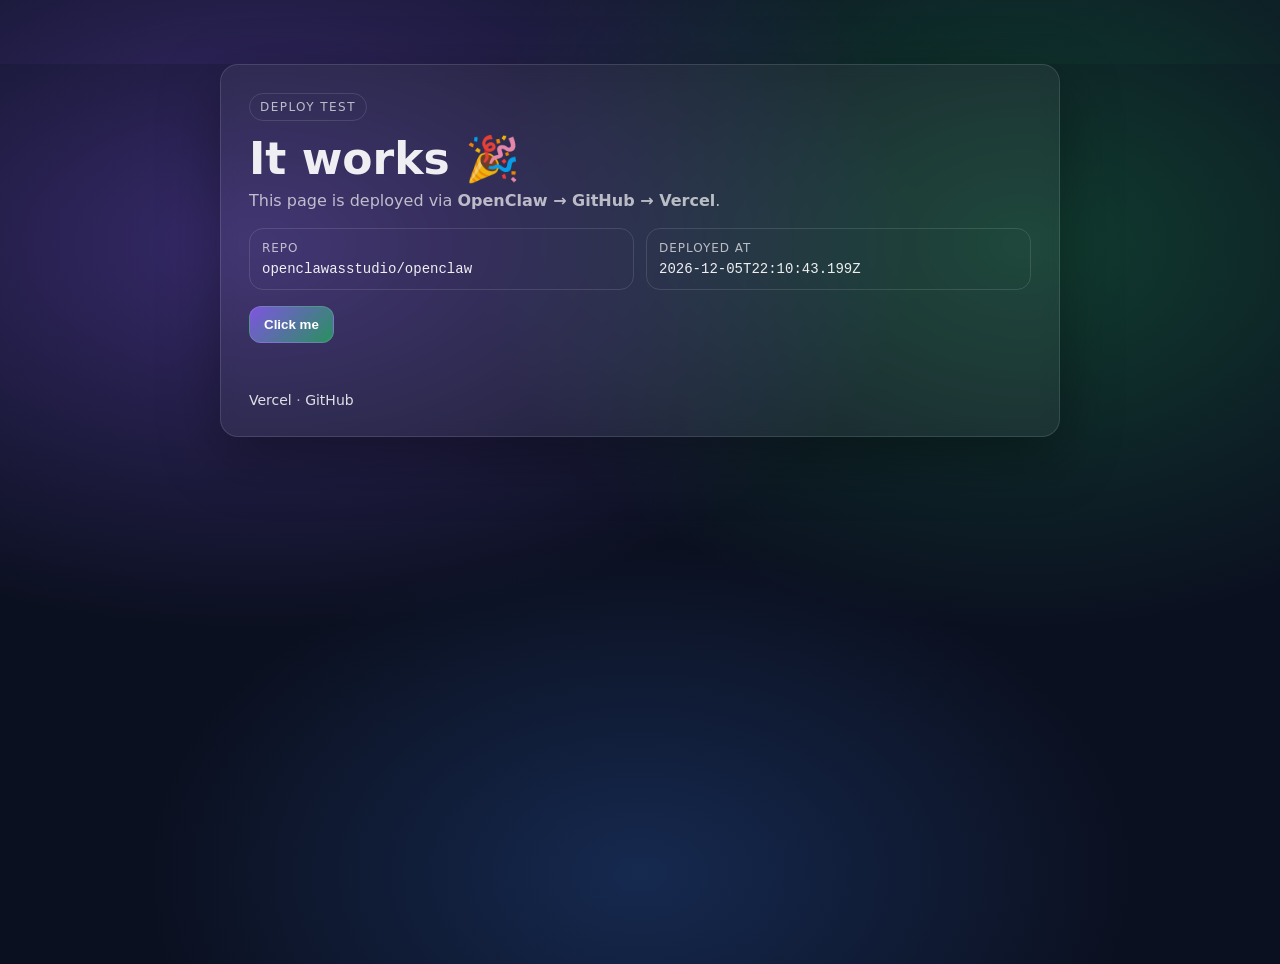
==== index.html @ 1e2048d1 "Add sample static site for Vercel" ====
<!doctype html>
<html lang="en">
  <head>
    <meta charset="UTF-8" />
    <meta name="viewport" content="width=device-width, initial-scale=1.0" />
    <title>Hotteok x Vercel Test</title>
    <meta name="description" content="Sample static page deployed from OpenClaw → GitHub → Vercel." />
    <link rel="stylesheet" href="/styles.css" />
  </head>
  <body>
    <main class="card">
      <div class="badge">DEPLOY TEST</div>
      <h1>It works 🎉</h1>
      <p>
        This page is deployed via <strong>OpenClaw → GitHub → Vercel</strong>.
      </p>

      <div class="grid">
        <div class="box">
          <div class="label">Repo</div>
          <div class="value" id="repo">(loading)</div>
        </div>
        <div class="box">
          <div class="label">Deployed at</div>
          <div class="value" id="ts">(loading)</div>
        </div>
      </div>

      <button id="btn">Click me</button>
      <p class="hint" id="msg"></p>

      <footer>
        <a href="https://vercel.com" target="_blank" rel="noreferrer">Vercel</a>
        ·
        <a href="https://github.com/openclawasstudio/openclaw" target="_blank" rel="noreferrer">GitHub</a>
      </footer>
    </main>

    <script src="/script.js"></script>
  </body>
</html>
---- styles.css ----
:root {
  --bg: #0b1020;
  --card: rgba(255, 255, 255, 0.06);
  --text: rgba(255, 255, 255, 0.92);
  --muted: rgba(255, 255, 255, 0.68);
  --line: rgba(255, 255, 255, 0.12);
  --accent: #8b5cf6;
  --accent2: #22c55e;
}

* { box-sizing: border-box; }

html, body {
  height: 100%;
  margin: 0;
  font-family: ui-sans-serif, system-ui, -apple-system, Segoe UI, Roboto, Helvetica, Arial, "Apple Color Emoji", "Segoe UI Emoji";
  color: var(--text);
  background:
    radial-gradient(1200px 700px at 20% 20%, rgba(139, 92, 246, 0.35), transparent 55%),
    radial-gradient(1000px 700px at 80% 20%, rgba(34, 197, 94, 0.25), transparent 55%),
    radial-gradient(900px 600px at 50% 90%, rgba(59, 130, 246, 0.22), transparent 55%),
    var(--bg);
}

main.card {
  width: min(840px, calc(100% - 32px));
  margin: 64px auto;
  padding: 28px;
  border: 1px solid var(--line);
  border-radius: 18px;
  background: var(--card);
  backdrop-filter: blur(8px);
  box-shadow: 0 18px 60px rgba(0,0,0,0.35);
}

.badge {
  display: inline-flex;
  gap: 8px;
  align-items: center;
  padding: 6px 10px;
  border-radius: 999px;
  border: 1px solid var(--line);
  color: var(--muted);
  font-size: 12px;
  letter-spacing: 0.12em;
}

h1 {
  margin: 14px 0 8px;
  font-size: 44px;
  line-height: 1.08;
}

p {
  margin: 0 0 14px;
  color: var(--muted);
  font-size: 16px;
}

.grid {
  display: grid;
  grid-template-columns: repeat(2, minmax(0, 1fr));
  gap: 12px;
  margin: 18px 0 16px;
}

.box {
  border: 1px solid var(--line);
  border-radius: 14px;
  padding: 12px;
}

.label {
  color: var(--muted);
  font-size: 12px;
  margin-bottom: 6px;
  letter-spacing: 0.08em;
  text-transform: uppercase;
}

.value {
  font-family: ui-monospace, SFMono-Regular, Menlo, Monaco, Consolas, "Liberation Mono", "Courier New", monospace;
  font-size: 14px;
  word-break: break-word;
}

button {
  appearance: none;
  border: 1px solid var(--line);
  background: linear-gradient(135deg, rgba(139,92,246,0.85), rgba(34,197,94,0.65));
  color: white;
  padding: 10px 14px;
  border-radius: 12px;
  cursor: pointer;
  font-weight: 700;
}

button:hover { filter: brightness(1.06); }

.hint { margin-top: 12px; color: var(--muted); min-height: 1.2em; }

footer {
  margin-top: 18px;
  color: var(--muted);
  font-size: 14px;
}

footer a { color: rgba(255,255,255,0.85); text-decoration: none; }
footer a:hover { text-decoration: underline; }

@media (max-width: 640px) {
  h1 { font-size: 36px; }
  .grid { grid-template-columns: 1fr; }
}
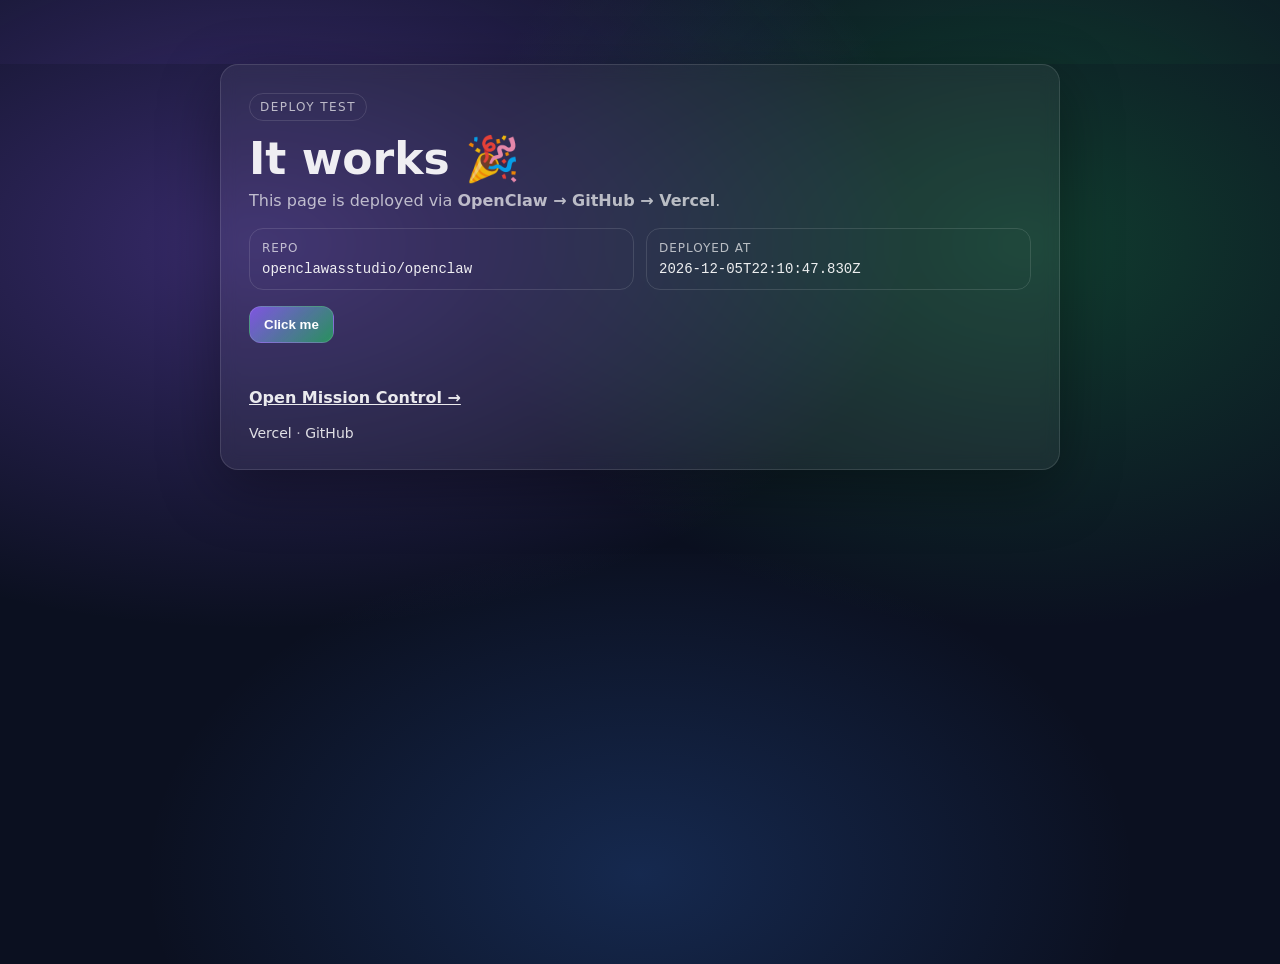
==== commit cfe1d03a: "Add mission control dashboard (static)" ====
--- a/index.html
+++ b/index.html
@@ -29,6 +29,10 @@
       <button id="btn">Click me</button>
       <p class="hint" id="msg"></p>
 
+      <p style="margin-top: 14px;">
+        <a href="/dashboard.html" style="color: rgba(255,255,255,0.9); font-weight: 700;">Open Mission Control →</a>
+      </p>
+
       <footer>
         <a href="https://vercel.com" target="_blank" rel="noreferrer">Vercel</a>
         ·
